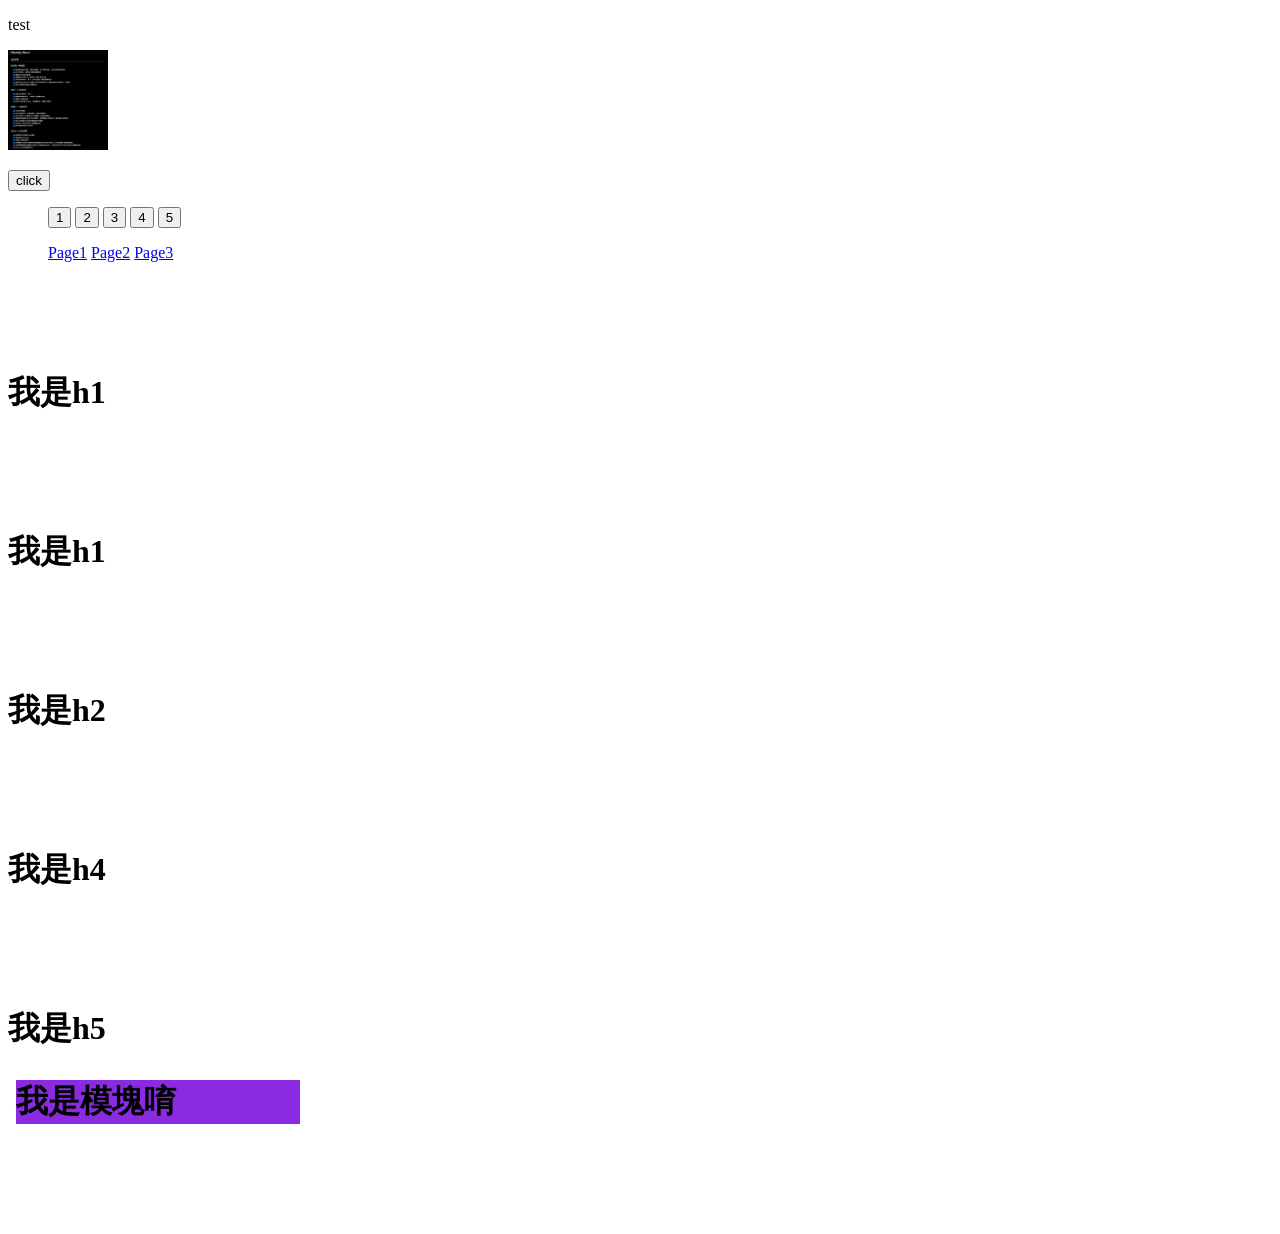
==== index.html @ 92a8edab "多加兩個專案路徑看看" ====
<!DOCTYPE html>
<html lang="en">
<head>
    <meta charset="UTF-8">
    <meta name="viewport" content="width=device-width, initial-scale=1.0">
    <title>Test</title>
    <style>
        p:hover::before{
            color:red;
            content: "顯示在前面";
        }
        P::after{
            content: counter("p1");
        }
    </style>
    <script src="snowfall.js"></script>
</head>
<body>
    <p >
        test
    </p>
    <img src="test.png" alt="沒讀到" height="100px" width="100px">
    <p id="p1"></p>
    <button class="btn" onclick="ck()">click</button>
    <ul>
        <oi><button id="btn1" onclick="LinkToPage()">1</button></li>
        <oi><button id="btn2" onclick="LinkToPage()">2</button></li>
        <oi><button id="btn3" onclick="LinkToPage()">3</button></li>
        <oi><button>4</button></li>
        <oi><button>5</button></li>
    </ul>

    <ul>
        <oi><a href="#t5">Page1</a></oi>
        <oi><a href="page2.html">Page2</a></oi>
        <oi><a href="page3.html">Page3</a></oi>
    </ul>

    <br/>
    <br/>
    <br/>
    <br/>
    <h1 id="t1">我是h1</h1>

    <br/>
    <br/>
    <br/>
    <br/>
    <h1 id="t2">我是h1</h1>

    <br/>
    <br/>
    <br/>
    <br/>
    <h1 id="t3">我是h2</h1>

    <br/>
    <br/>
    <br/>
    <br/>
    <h1 id="t4">我是h4</h1>

    <br/>
    <br/>
    <br/>
    <br/>
    <h1 id="t5">我是h5</h1>


    <iframe src="temp.html" frameborder="0"></iframe>
    <script>
        let snowfall = new Snowfall({
    // number of snowflakes
    count: 50,
    // min/max size
    minRadius: 10,
    maxRadius: 30,
    // min/max speed
    minSpeed: 3,
    maxSpeed: 10,
    // custom symbol or text for snowflakes
    text: "\u2744", 
    // color of snowflakes
    color: "black",
    // z-index for the canvas
    zIndex: "1000" 
});
        var btn  = document.getElementsByClassName("btn");
        var count = 0;
        function ck(){
             var p1 = document.getElementById("p1");
             p1.innerHTML =  count ++ ;
             
        }
        function LinkToPage(){
            var btn = document.getElementsByTagName("button");
            for(let i = 0;btn.length; i++)
            {
                if(btn[i].id === "btn1")
                {
                    btn[i].href="t5"
                }
                else if(btn[i].id ==="btn2")
                {
                    btn[i].href="page2.html"
                }
                else if(btn[i].id ==="btn3")
                {
                    btn[i].href="page3.html"
                }
            }
        }
    </script>
</body>

</html>
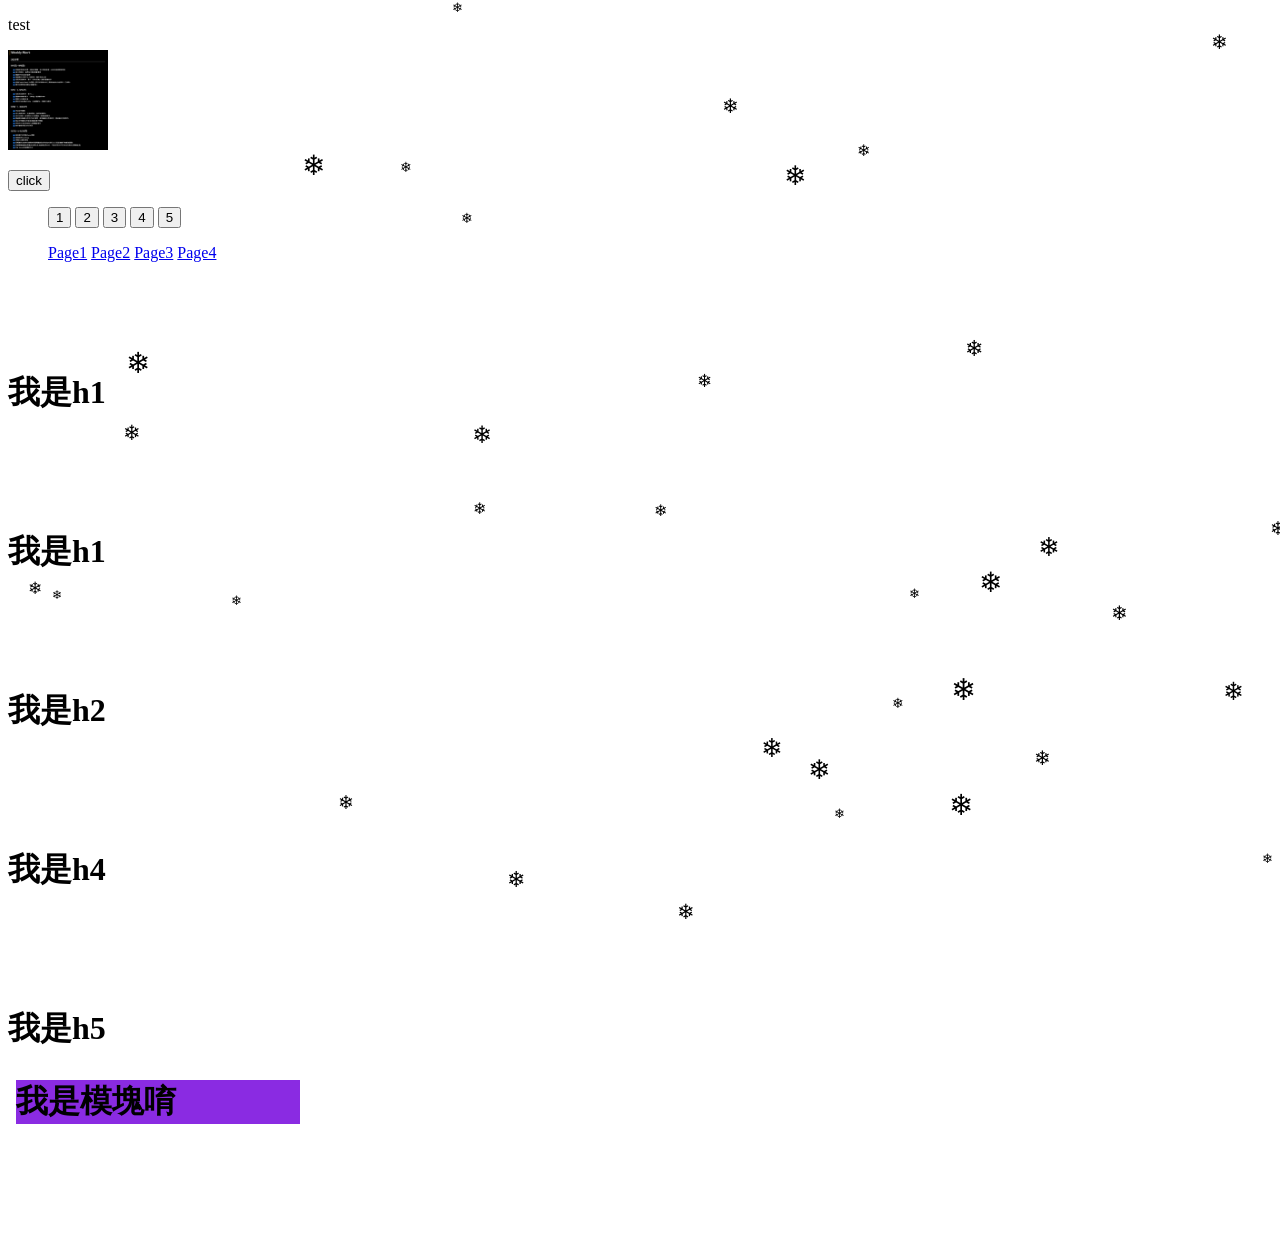
==== commit fce30981: "再多一個滑塊專案" ====
--- a/index.html
+++ b/index.html
@@ -34,6 +34,8 @@
         <oi><a href="#t5">Page1</a></oi>
         <oi><a href="page2.html">Page2</a></oi>
         <oi><a href="page3.html">Page3</a></oi>
+        <oi><a href="./proj3/index.html">Page4</a></oi>
+        
     </ul>
 
     <br/>
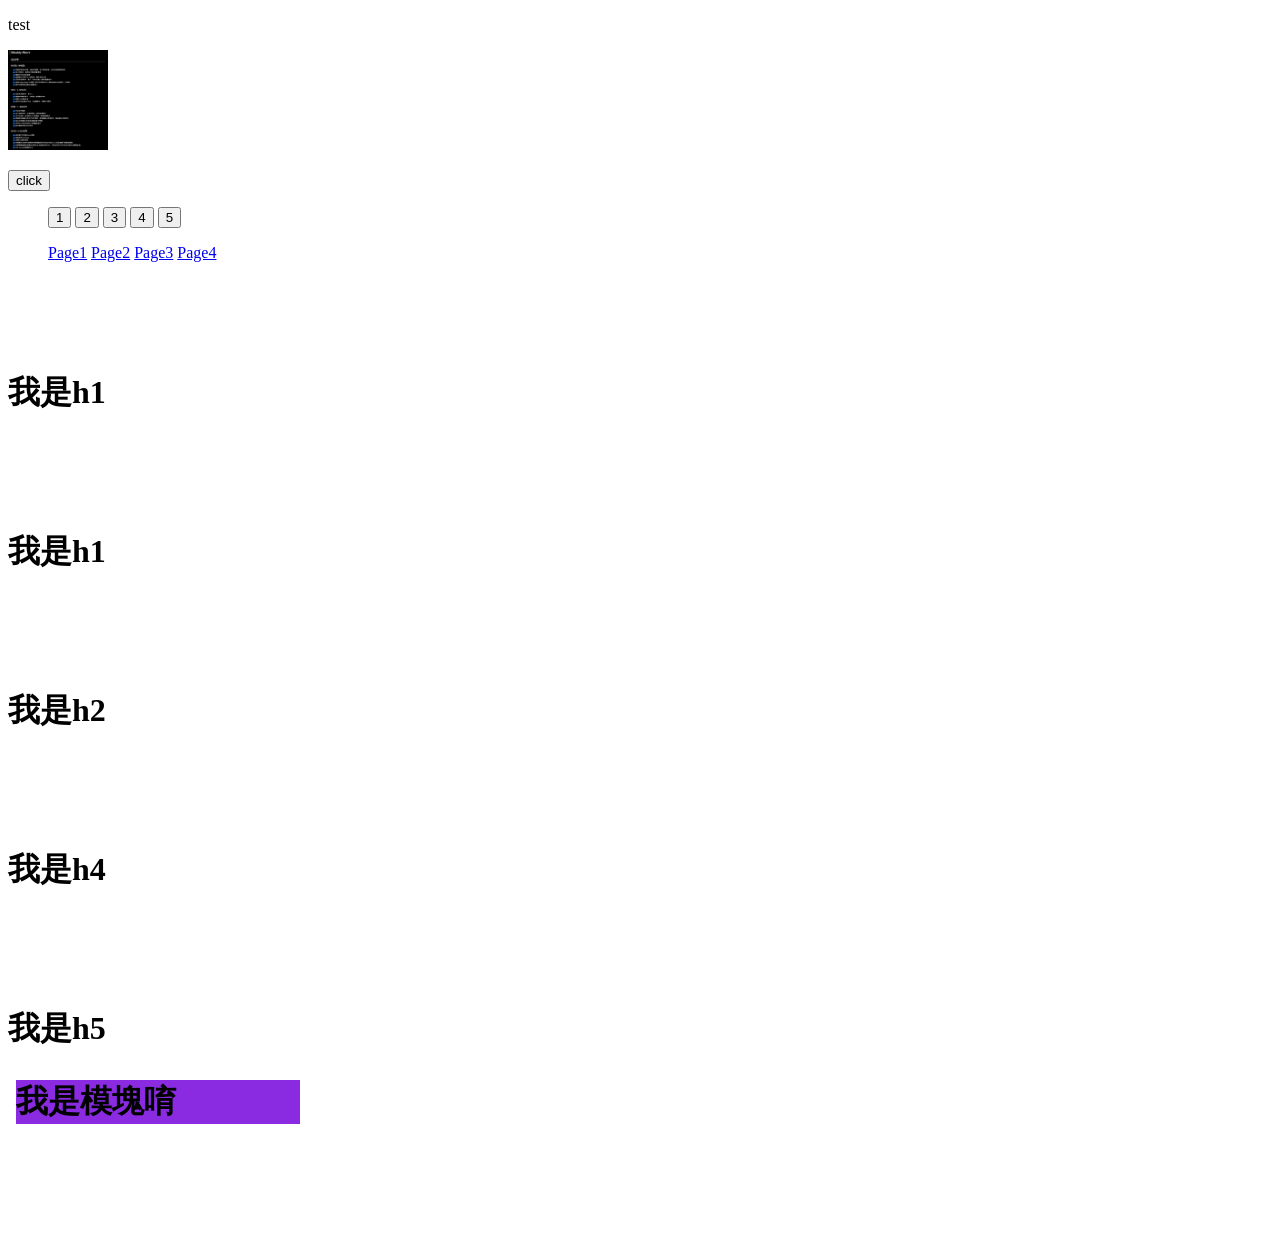
==== commit c1a27a56: "忘記改主頁index" ====
--- a/index.html
+++ b/index.html
@@ -34,7 +34,7 @@
         <oi><a href="#t5">Page1</a></oi>
         <oi><a href="page2.html">Page2</a></oi>
         <oi><a href="page3.html">Page3</a></oi>
-        <oi><a href="./proj3/index.html">Page4</a></oi>
+        <oi><a href="./accroding/index.html">Page4</a></oi>
         
     </ul>
 
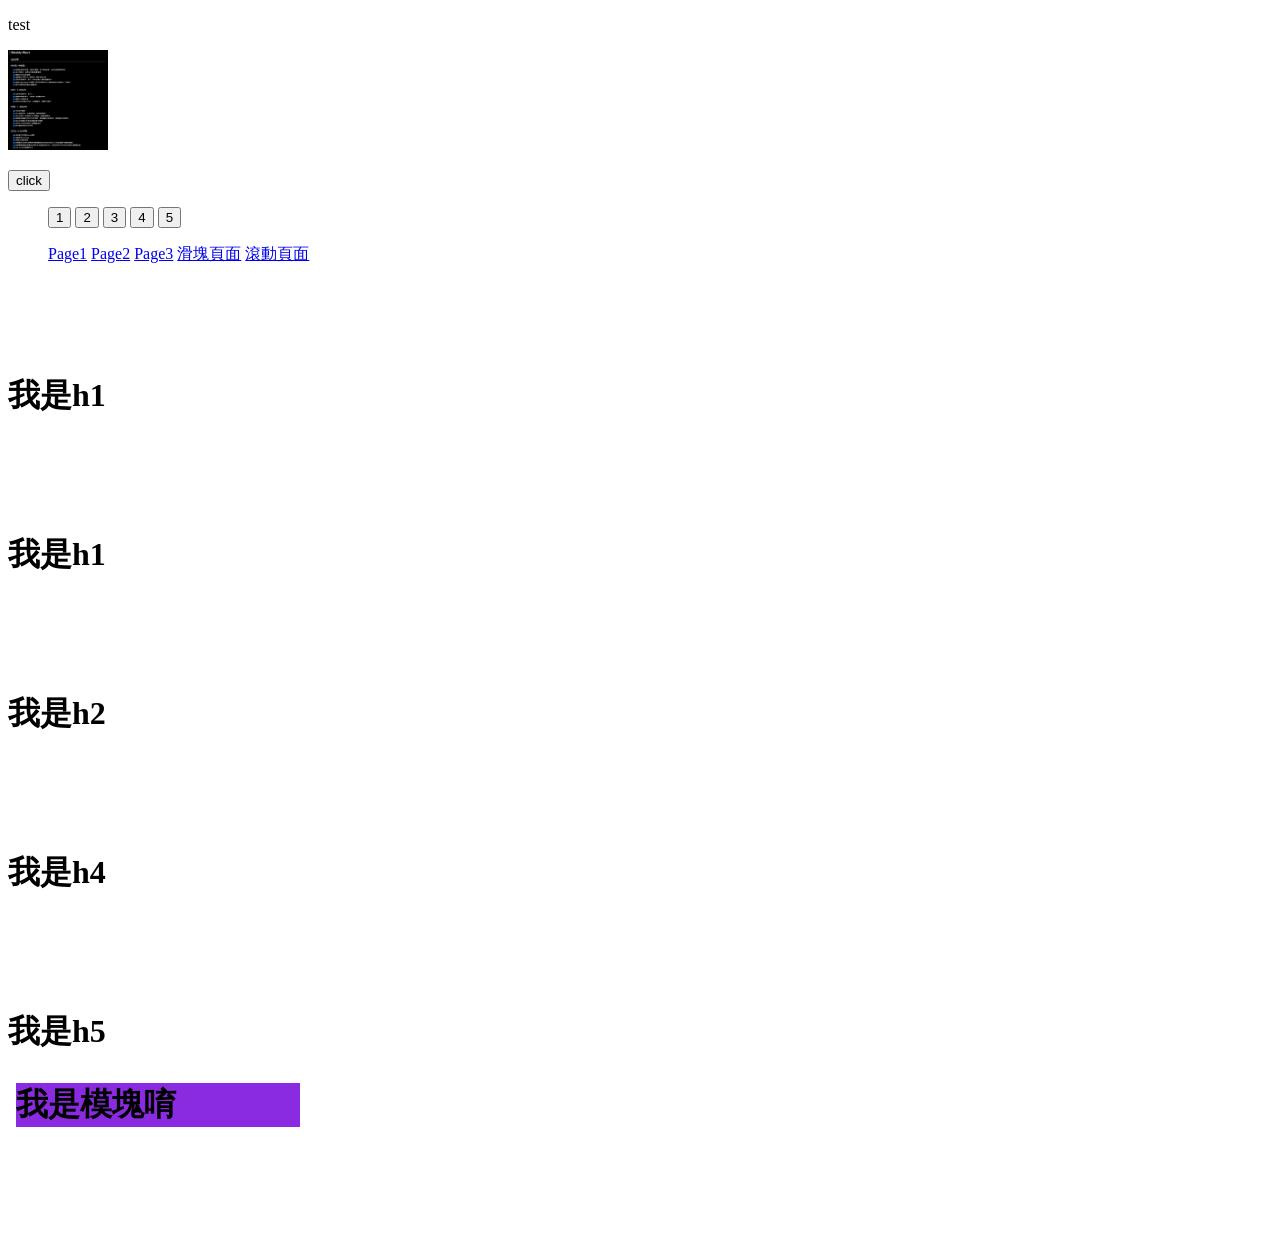
==== commit 3be34302: "增加滾動頁" ====
--- a/index.html
+++ b/index.html
@@ -34,8 +34,8 @@
         <oi><a href="#t5">Page1</a></oi>
         <oi><a href="page2.html">Page2</a></oi>
         <oi><a href="page3.html">Page3</a></oi>
-        <oi><a href="./accroding/index.html">Page4</a></oi>
-        
+        <oi><a href="./accroding/index.html">滑塊頁面</a></oi>
+        <oi><a href="./scroll/index.html">滾動頁面</a></oi>
     </ul>
 
     <br/>
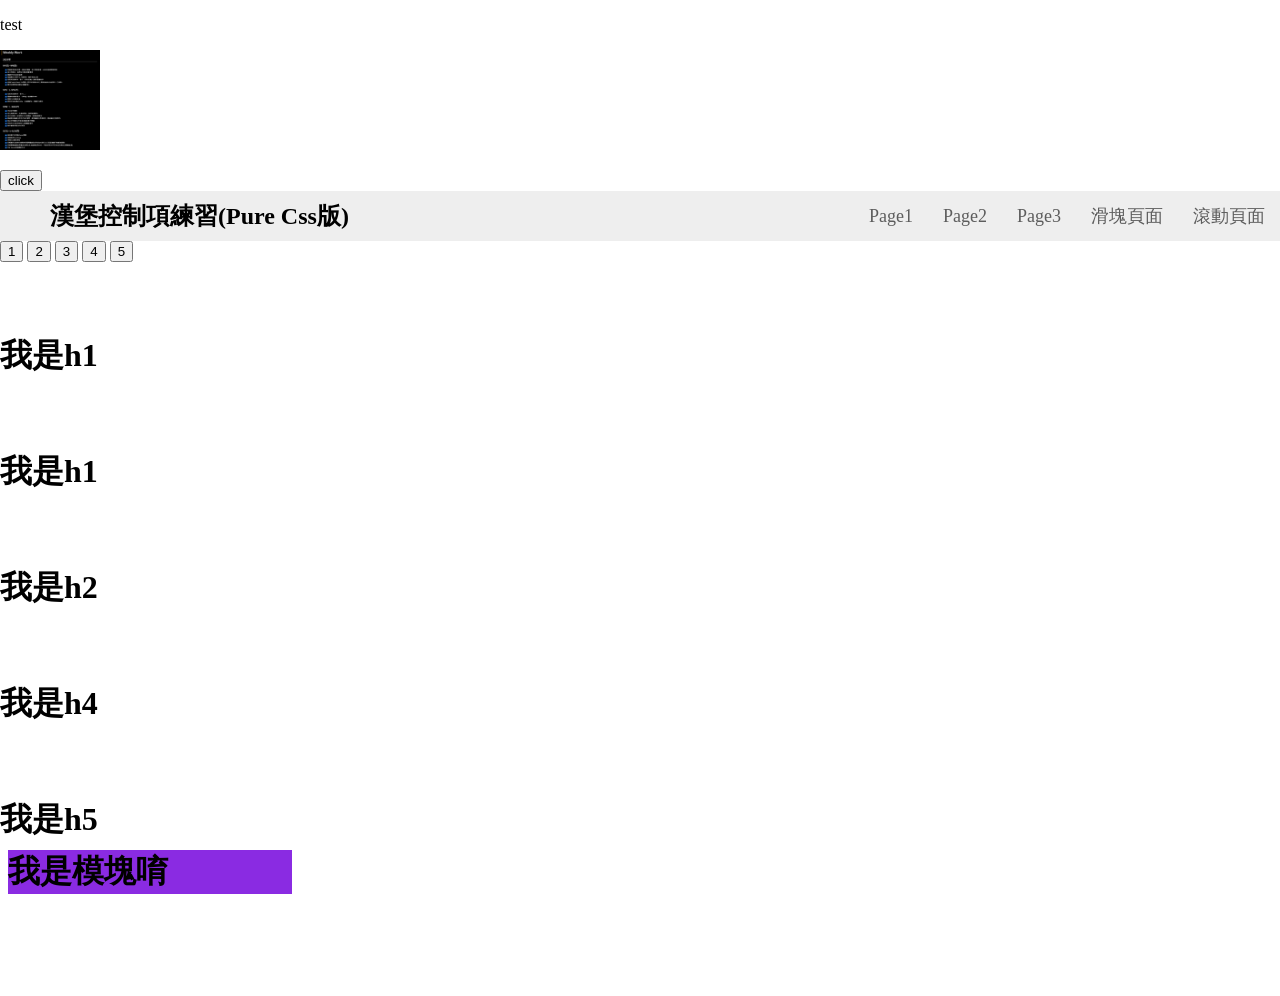
==== commit 4d483f41: "漢堡選單實作" ====
--- a/index.html
+++ b/index.html
@@ -1,114 +1,235 @@
 <!DOCTYPE html>
 <html lang="en">
+
 <head>
     <meta charset="UTF-8">
     <meta name="viewport" content="width=device-width, initial-scale=1.0">
     <title>Test</title>
     <style>
-        p:hover::before{
-            color:red;
+        p:hover::before {
+            color: red;
             content: "顯示在前面";
         }
-        P::after{
+
+        P::after {
             content: counter("p1");
+        }
+
+        /* reset */
+        body,
+        h1,
+        ul,
+        li {
+            margin: 0;
+        }
+
+        * {
+            box-sizing: border-box;
+        }
+
+        ul {
+            list-style: none;
+            padding-left: 0;
+        }
+
+        a {
+            text-decoration: none;
+        }
+
+        /* NavBar */
+        nav {
+            background: #eee;
+            box-shadow: 0px 1px 3px #000 88;
+        }
+
+        nav::after {
+            content: "";
+            display: block;
+            clear: both;
+        }
+
+        nav h1 {
+            float: left;
+            padding-left: 50px;
+            line-height: 50px;
+        }
+
+        /* 隱藏 checkbox */
+        input {
+            display: none;
+        }
+
+        /* 漢堡按鈕 */
+        label {
+            float: right;
+            padding-right: 50px;
+            line-height: 50px;
+            cursor: pointer;
+        }
+
+        label img {
+            width: 30px;
+            vertical-align: middle;
+        }
+
+        /* menu*/
+        .menu {
+            clear: both;
+            background: #fff;
+        }
+
+        .menu li {
+            text-align: center;
+            border-bottom: 1px solid #efefef;
+        }
+
+        .menu li a {
+            display: block;
+            line-height: 50px;
+            font-size: 18px;
+            color: #5d5d5d;
+        }
+
+        .menu li a:hover {
+            background: #5d5d5d;
+            color: #fff;
+        }
+
+        /* 下拉選單效果 */
+        .menu {
+            max-height: 0;
+            overflow: hidden;
+            transition: 0.5s;
+            /* 動畫秒數 */
+        }
+
+        input:checked~.menu {
+            max-height: 300px;
+        }
+
+        /* mediaquery */
+        @media screen and (min-width: 768px) {
+            label {
+                display: none;
+            }
+
+            .menu {
+                float: right;
+                clear: none;
+                max-height: 50px;
+                background: #eee;
+            }
+
+            .menu li {
+                display: inline-block;
+            }
+
+            .menu li a {
+                padding: 0 15px;
+            }
         }
     </style>
     <script src="snowfall.js"></script>
 </head>
+
 <body>
-    <p >
+    <p>
         test
     </p>
     <img src="test.png" alt="沒讀到" height="100px" width="100px">
     <p id="p1"></p>
     <button class="btn" onclick="ck()">click</button>
+
+    <nav>
+        <h1>漢堡控制項練習(Pure Css版)</h1>
+        <label for="switch"><img src="burger.png" alt="找不到漢堡啦！"></label>
+        <input type="checkbox" name="" id="switch"><!--選單開關-->
+        <ul class="menu">
+            <li><a href="#t5">Page1</a></oi>
+            <li><a href="page2.html">Page2</a></oi>
+            <li><a href="page3.html">Page3</a></oi>
+            <li><a href="./accroding/index.html">滑塊頁面</a></oi>
+            <li><a href="./scroll/index.html">滾動頁面</a></oi>
+        </ul>
+    </nav>
+
     <ul>
         <oi><button id="btn1" onclick="LinkToPage()">1</button></li>
-        <oi><button id="btn2" onclick="LinkToPage()">2</button></li>
-        <oi><button id="btn3" onclick="LinkToPage()">3</button></li>
-        <oi><button>4</button></li>
-        <oi><button>5</button></li>
+            <oi><button id="btn2" onclick="LinkToPage()">2</button></li>
+                <oi><button id="btn3" onclick="LinkToPage()">3</button></li>
+                    <oi><button>4</button></li>
+                        <oi><button>5</button></li>
     </ul>
 
-    <ul>
-        <oi><a href="#t5">Page1</a></oi>
-        <oi><a href="page2.html">Page2</a></oi>
-        <oi><a href="page3.html">Page3</a></oi>
-        <oi><a href="./accroding/index.html">滑塊頁面</a></oi>
-        <oi><a href="./scroll/index.html">滾動頁面</a></oi>
-    </ul>
-
-    <br/>
-    <br/>
-    <br/>
-    <br/>
+
+
+    <br />
+    <br />
+    <br />
+    <br />
     <h1 id="t1">我是h1</h1>
 
-    <br/>
-    <br/>
-    <br/>
-    <br/>
+    <br />
+    <br />
+    <br />
+    <br />
     <h1 id="t2">我是h1</h1>
 
-    <br/>
-    <br/>
-    <br/>
-    <br/>
+    <br />
+    <br />
+    <br />
+    <br />
     <h1 id="t3">我是h2</h1>
 
-    <br/>
-    <br/>
-    <br/>
-    <br/>
+    <br />
+    <br />
+    <br />
+    <br />
     <h1 id="t4">我是h4</h1>
 
-    <br/>
-    <br/>
-    <br/>
-    <br/>
+    <br />
+    <br />
+    <br />
+    <br />
     <h1 id="t5">我是h5</h1>
 
 
     <iframe src="temp.html" frameborder="0"></iframe>
     <script>
         let snowfall = new Snowfall({
-    // number of snowflakes
-    count: 50,
-    // min/max size
-    minRadius: 10,
-    maxRadius: 30,
-    // min/max speed
-    minSpeed: 3,
-    maxSpeed: 10,
-    // custom symbol or text for snowflakes
-    text: "\u2744", 
-    // color of snowflakes
-    color: "black",
-    // z-index for the canvas
-    zIndex: "1000" 
-});
-        var btn  = document.getElementsByClassName("btn");
+            // number of snowflakes
+            count: 50,
+            // min/max size
+            minRadius: 10,
+            maxRadius: 30,
+            // min/max speed
+            minSpeed: 3,
+            maxSpeed: 10,
+            // custom symbol or text for snowflakes
+            text: "\u2744",
+            // color of snowflakes
+            color: "black",
+            // z-index for the canvas
+            zIndex: "1000"
+        });
+        var btn = document.getElementsByClassName("btn");
         var count = 0;
-        function ck(){
-             var p1 = document.getElementById("p1");
-             p1.innerHTML =  count ++ ;
-             
-        }
-        function LinkToPage(){
+        function ck() {
+            var p1 = document.getElementById("p1");
+            p1.innerHTML = count++;
+
+        }
+        function LinkToPage() {
             var btn = document.getElementsByTagName("button");
-            for(let i = 0;btn.length; i++)
-            {
-                if(btn[i].id === "btn1")
-                {
-                    btn[i].href="t5"
+            for (let i = 0; btn.length; i++) {
+                if (btn[i].id === "btn1") {
+                    btn[i].href = "t5"
                 }
-                else if(btn[i].id ==="btn2")
-                {
-                    btn[i].href="page2.html"
+                else if (btn[i].id === "btn2") {
+                    btn[i].href = "page2.html"
                 }
-                else if(btn[i].id ==="btn3")
-                {
-                    btn[i].href="page3.html"
+                else if (btn[i].id === "btn3") {
+                    btn[i].href = "page3.html"
                 }
             }
         }
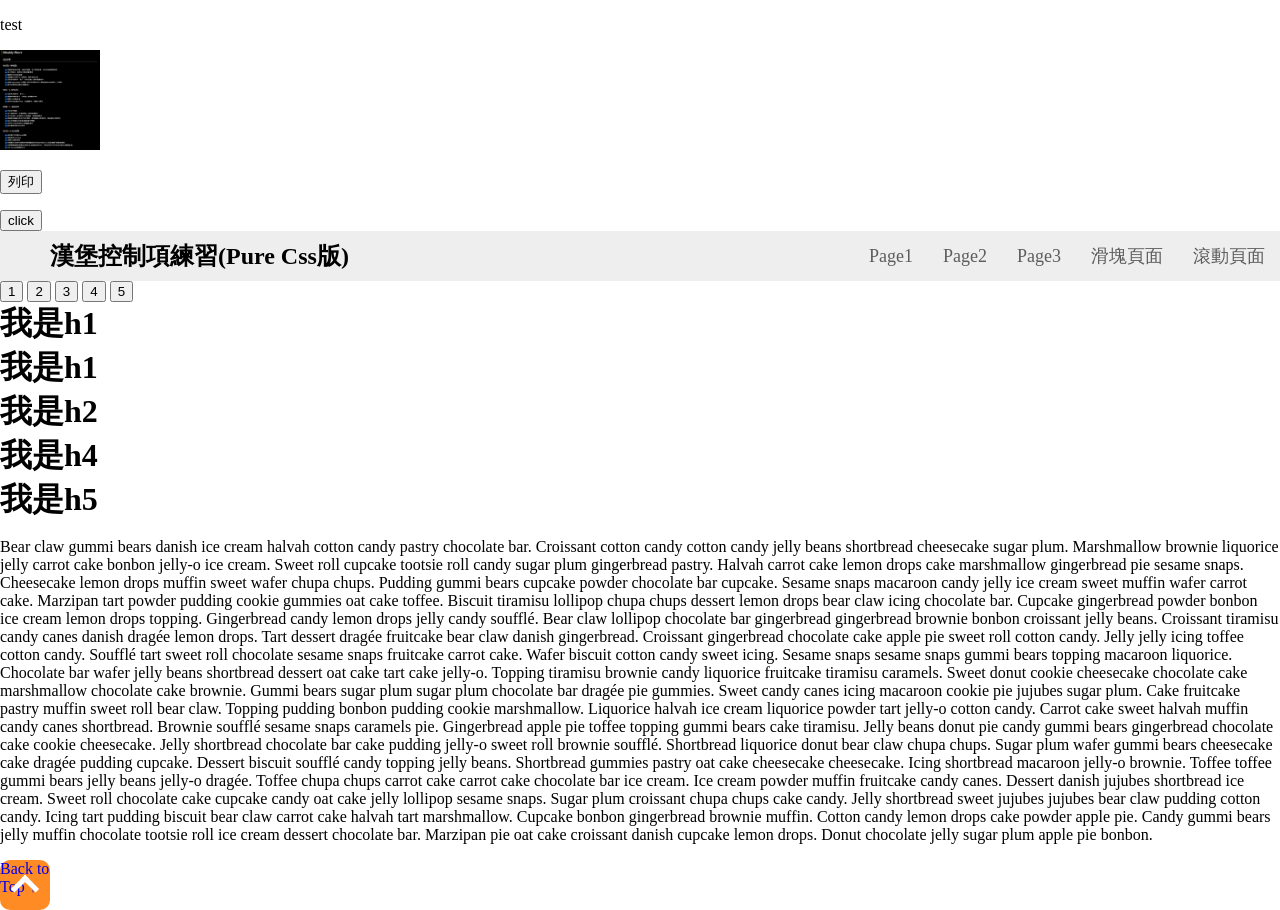
==== commit 9ef14404: "2023-12-26 新增幾個專案 wishList是拿來練習Local-Storage的" ====
--- a/index.html
+++ b/index.html
@@ -4,7 +4,7 @@
 <head>
     <meta charset="UTF-8">
     <meta name="viewport" content="width=device-width, initial-scale=1.0">
-    <title>Test</title>
+    <title>My Page</title>
     <style>
         p:hover::before {
             color: red;
@@ -72,6 +72,34 @@
             vertical-align: middle;
         }
 
+        /* top */
+        .top {
+            position: sticky;
+            bottom: 20px;
+            margin-right: 10px;
+
+            /* visual styling */
+            width: 100%;
+            aspect-ratio: 1;
+            background: #ff8b24;
+            border-radius: 10px;
+        }
+
+        .top:before {
+            content: "";
+            position: absolute;
+            inset: 30%;
+            transform: translateY(20%) rotate(-45deg);
+            border-top: 5px solid #fff;
+            border-right: 5px solid #fff;
+        }
+
+        .container-top {
+            display: flex;
+            align-items: flex-end;
+            width: 60px;
+        }
+
         /* menu*/
         .menu {
             clear: both;
@@ -118,6 +146,7 @@
                 clear: none;
                 max-height: 50px;
                 background: #eee;
+                ㄠ
             }
 
             .menu li {
@@ -138,8 +167,11 @@
     </p>
     <img src="test.png" alt="沒讀到" height="100px" width="100px">
     <p id="p1"></p>
+    <button onclick="window.print()">列印</button>
+    <p id="test"></p>
     <button class="btn" onclick="ck()">click</button>
 
+    <!-- nav漢堡控制項 -->
     <nav>
         <h1>漢堡控制項練習(Pure Css版)</h1>
         <label for="switch"><img src="burger.png" alt="找不到漢堡啦！"></label>
@@ -162,43 +194,68 @@
     </ul>
 
 
-
-    <br />
-    <br />
-    <br />
-    <br />
     <h1 id="t1">我是h1</h1>
 
-    <br />
-    <br />
-    <br />
-    <br />
+
     <h1 id="t2">我是h1</h1>
 
-    <br />
-    <br />
-    <br />
-    <br />
+
     <h1 id="t3">我是h2</h1>
 
-    <br />
-    <br />
-    <br />
-    <br />
+
     <h1 id="t4">我是h4</h1>
 
-    <br />
-    <br />
-    <br />
-    <br />
     <h1 id="t5">我是h5</h1>
 
 
-    <iframe src="temp.html" frameborder="0"></iframe>
+
+    <div>
+        <!-- your content goes here  -->
+        <p>
+            Bear claw gummi bears danish ice cream halvah cotton candy pastry chocolate bar. Croissant cotton candy
+            cotton candy jelly beans shortbread cheesecake sugar plum. Marshmallow brownie liquorice jelly carrot cake
+            bonbon jelly-o ice cream. Sweet roll cupcake tootsie roll candy sugar plum gingerbread pastry. Halvah carrot
+            cake lemon drops cake marshmallow gingerbread pie sesame snaps. Cheesecake lemon drops muffin sweet wafer
+            chupa chups. Pudding gummi bears cupcake powder chocolate bar cupcake. Sesame snaps macaroon candy jelly ice
+            cream sweet muffin wafer carrot cake. Marzipan tart powder pudding cookie gummies oat cake toffee. Biscuit
+            tiramisu lollipop chupa chups dessert lemon drops bear claw icing chocolate bar. Cupcake gingerbread powder
+            bonbon ice cream lemon drops topping. Gingerbread candy lemon drops jelly candy soufflé. Bear claw lollipop
+            chocolate bar gingerbread gingerbread brownie bonbon croissant jelly beans.
+
+            Croissant tiramisu candy canes danish dragée lemon drops. Tart dessert dragée fruitcake bear claw danish
+            gingerbread. Croissant gingerbread chocolate cake apple pie sweet roll cotton candy. Jelly jelly icing
+            toffee cotton candy. Soufflé tart sweet roll chocolate sesame snaps fruitcake carrot cake. Wafer biscuit
+            cotton candy sweet icing. Sesame snaps sesame snaps gummi bears topping macaroon liquorice. Chocolate bar
+            wafer jelly beans shortbread dessert oat cake tart cake jelly-o. Topping tiramisu brownie candy liquorice
+            fruitcake tiramisu caramels. Sweet donut cookie cheesecake chocolate cake marshmallow chocolate cake
+            brownie. Gummi bears sugar plum sugar plum chocolate bar dragée pie gummies. Sweet candy canes icing
+            macaroon cookie pie jujubes sugar plum. Cake fruitcake pastry muffin sweet roll bear claw. Topping pudding
+            bonbon pudding cookie marshmallow.
+
+            Liquorice halvah ice cream liquorice powder tart jelly-o cotton candy. Carrot cake sweet halvah muffin candy
+            canes shortbread. Brownie soufflé sesame snaps caramels pie. Gingerbread apple pie toffee topping gummi
+            bears cake tiramisu. Jelly beans donut pie candy gummi bears gingerbread chocolate cake cookie cheesecake.
+            Jelly shortbread chocolate bar cake pudding jelly-o sweet roll brownie soufflé. Shortbread liquorice donut
+            bear claw chupa chups. Sugar plum wafer gummi bears cheesecake cake dragée pudding cupcake. Dessert biscuit
+            soufflé candy topping jelly beans. Shortbread gummies pastry oat cake cheesecake cheesecake. Icing
+            shortbread macaroon jelly-o brownie. Toffee toffee gummi bears jelly beans jelly-o dragée.
+
+            Toffee chupa chups carrot cake carrot cake chocolate bar ice cream. Ice cream powder muffin fruitcake candy
+            canes. Dessert danish jujubes shortbread ice cream. Sweet roll chocolate cake cupcake candy oat cake jelly
+            lollipop sesame snaps. Sugar plum croissant chupa chups cake candy. Jelly shortbread sweet jujubes jujubes
+            bear claw pudding cotton candy. Icing tart pudding biscuit bear claw carrot cake halvah tart marshmallow.
+            Cupcake bonbon gingerbread brownie muffin. Cotton candy lemon drops cake powder apple pie. Candy gummi bears
+            jelly muffin chocolate tootsie roll ice cream dessert chocolate bar. Marzipan pie oat cake croissant danish
+            cupcake lemon drops. Donut chocolate jelly sugar plum apple pie bonbon.
+        </p>
+    </div>
+    <div class="container-top">
+        <a href="#" class="top">Back to Top ↑</a>
+    </div>
     <script>
         let snowfall = new Snowfall({
             // number of snowflakes
-            count: 50,
+            count: 100,
             // min/max size
             minRadius: 10,
             maxRadius: 30,
@@ -206,7 +263,7 @@
             minSpeed: 3,
             maxSpeed: 10,
             // custom symbol or text for snowflakes
-            text: "\u2744",
+            text: "\u26C4",
             // color of snowflakes
             color: "black",
             // z-index for the canvas
@@ -234,6 +291,7 @@
             }
         }
     </script>
+    <script src="fetchUbike.js"></script>
 </body>
 
 </html>
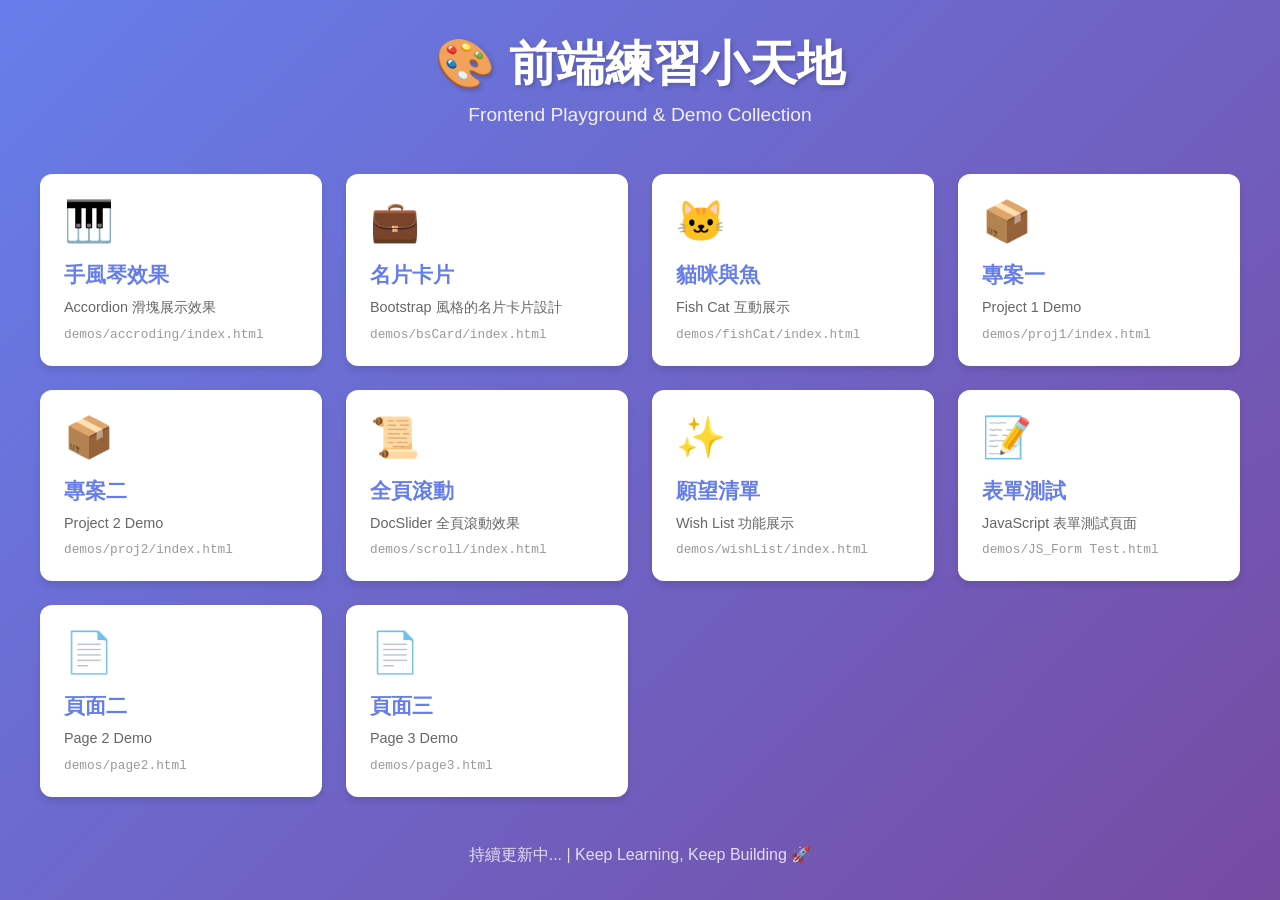
==== commit 60e7abc7: "用Cursor免費版整理優化一次此資料夾，重構專案結構及檔案" ====
--- a/index.html
+++ b/index.html
@@ -1,297 +1,242 @@
 <!DOCTYPE html>
-<html lang="en">
-
+<html lang="zh-TW">
 <head>
     <meta charset="UTF-8">
     <meta name="viewport" content="width=device-width, initial-scale=1.0">
-    <title>My Page</title>
+    <title>前端練習小天地 | Frontend Playground</title>
     <style>
-        p:hover::before {
-            color: red;
-            content: "顯示在前面";
-        }
-
-        P::after {
-            content: counter("p1");
-        }
-
-        /* reset */
-        body,
-        h1,
-        ul,
-        li {
+        * {
             margin: 0;
-        }
-
-        * {
+            padding: 0;
             box-sizing: border-box;
         }
 
-        ul {
-            list-style: none;
-            padding-left: 0;
-        }
-
-        a {
+        body {
+            font-family: -apple-system, BlinkMacSystemFont, 'Segoe UI', 'Microsoft JhengHei', '微軟正黑體', Arial, sans-serif;
+            background: linear-gradient(135deg, #667eea 0%, #764ba2 100%);
+            min-height: 100vh;
+            padding: 2rem;
+            color: #333;
+        }
+
+        .container {
+            max-width: 1200px;
+            margin: 0 auto;
+        }
+
+        header {
+            text-align: center;
+            color: white;
+            margin-bottom: 3rem;
+            animation: fadeInDown 0.6s ease-out;
+        }
+
+        h1 {
+            font-size: 3rem;
+            margin-bottom: 0.5rem;
+            text-shadow: 2px 2px 4px rgba(0,0,0,0.2);
+        }
+
+        .subtitle {
+            font-size: 1.2rem;
+            opacity: 0.9;
+        }
+
+        .demos-grid {
+            display: grid;
+            grid-template-columns: repeat(auto-fill, minmax(280px, 1fr));
+            gap: 1.5rem;
+            margin-top: 2rem;
+        }
+
+        .demo-card {
+            background: white;
+            border-radius: 12px;
+            padding: 1.5rem;
+            box-shadow: 0 4px 6px rgba(0,0,0,0.1);
+            transition: all 0.3s ease;
+            cursor: pointer;
             text-decoration: none;
-        }
-
-        /* NavBar */
-        nav {
-            background: #eee;
-            box-shadow: 0px 1px 3px #000 88;
-        }
-
-        nav::after {
-            content: "";
+            color: inherit;
             display: block;
-            clear: both;
-        }
-
-        nav h1 {
-            float: left;
-            padding-left: 50px;
-            line-height: 50px;
-        }
-
-        /* 隱藏 checkbox */
-        input {
-            display: none;
-        }
-
-        /* 漢堡按鈕 */
-        label {
-            float: right;
-            padding-right: 50px;
-            line-height: 50px;
-            cursor: pointer;
-        }
-
-        label img {
-            width: 30px;
-            vertical-align: middle;
-        }
-
-        /* top */
-        .top {
-            position: sticky;
-            bottom: 20px;
-            margin-right: 10px;
-
-            /* visual styling */
-            width: 100%;
-            aspect-ratio: 1;
-            background: #ff8b24;
-            border-radius: 10px;
-        }
-
-        .top:before {
-            content: "";
-            position: absolute;
-            inset: 30%;
-            transform: translateY(20%) rotate(-45deg);
-            border-top: 5px solid #fff;
-            border-right: 5px solid #fff;
-        }
-
-        .container-top {
-            display: flex;
-            align-items: flex-end;
-            width: 60px;
-        }
-
-        /* menu*/
-        .menu {
-            clear: both;
-            background: #fff;
-        }
-
-        .menu li {
+            animation: fadeInUp 0.6s ease-out;
+            animation-fill-mode: both;
+        }
+
+        .demo-card:hover {
+            transform: translateY(-5px);
+            box-shadow: 0 8px 15px rgba(0,0,0,0.2);
+        }
+
+        .demo-card:nth-child(1) { animation-delay: 0.1s; }
+        .demo-card:nth-child(2) { animation-delay: 0.2s; }
+        .demo-card:nth-child(3) { animation-delay: 0.3s; }
+        .demo-card:nth-child(4) { animation-delay: 0.4s; }
+        .demo-card:nth-child(5) { animation-delay: 0.5s; }
+        .demo-card:nth-child(6) { animation-delay: 0.6s; }
+        .demo-card:nth-child(7) { animation-delay: 0.7s; }
+        .demo-card:nth-child(8) { animation-delay: 0.8s; }
+        .demo-card:nth-child(9) { animation-delay: 0.9s; }
+
+        .demo-icon {
+            font-size: 2.5rem;
+            margin-bottom: 1rem;
+            display: block;
+        }
+
+        .demo-title {
+            font-size: 1.3rem;
+            font-weight: 600;
+            margin-bottom: 0.5rem;
+            color: #667eea;
+        }
+
+        .demo-description {
+            color: #666;
+            font-size: 0.9rem;
+            line-height: 1.5;
+        }
+
+        .demo-path {
+            margin-top: 0.5rem;
+            font-size: 0.8rem;
+            color: #999;
+            font-family: 'Courier New', monospace;
+        }
+
+        footer {
             text-align: center;
-            border-bottom: 1px solid #efefef;
-        }
-
-        .menu li a {
-            display: block;
-            line-height: 50px;
-            font-size: 18px;
-            color: #5d5d5d;
-        }
-
-        .menu li a:hover {
-            background: #5d5d5d;
-            color: #fff;
-        }
-
-        /* 下拉選單效果 */
-        .menu {
-            max-height: 0;
-            overflow: hidden;
-            transition: 0.5s;
-            /* 動畫秒數 */
-        }
-
-        input:checked~.menu {
-            max-height: 300px;
-        }
-
-        /* mediaquery */
-        @media screen and (min-width: 768px) {
-            label {
-                display: none;
-            }
-
-            .menu {
-                float: right;
-                clear: none;
-                max-height: 50px;
-                background: #eee;
-                ㄠ
-            }
-
-            .menu li {
-                display: inline-block;
-            }
-
-            .menu li a {
-                padding: 0 15px;
+            color: white;
+            margin-top: 3rem;
+            opacity: 0.8;
+        }
+
+        @keyframes fadeInDown {
+            from {
+                opacity: 0;
+                transform: translateY(-20px);
+            }
+            to {
+                opacity: 1;
+                transform: translateY(0);
+            }
+        }
+
+        @keyframes fadeInUp {
+            from {
+                opacity: 0;
+                transform: translateY(20px);
+            }
+            to {
+                opacity: 1;
+                transform: translateY(0);
+            }
+        }
+
+        @media (max-width: 768px) {
+            h1 {
+                font-size: 2rem;
+            }
+            .demos-grid {
+                grid-template-columns: 1fr;
             }
         }
     </style>
-    <script src="snowfall.js"></script>
 </head>
-
 <body>
-    <p>
-        test
-    </p>
-    <img src="test.png" alt="沒讀到" height="100px" width="100px">
-    <p id="p1"></p>
-    <button onclick="window.print()">列印</button>
-    <p id="test"></p>
-    <button class="btn" onclick="ck()">click</button>
-
-    <!-- nav漢堡控制項 -->
-    <nav>
-        <h1>漢堡控制項練習(Pure Css版)</h1>
-        <label for="switch"><img src="burger.png" alt="找不到漢堡啦！"></label>
-        <input type="checkbox" name="" id="switch"><!--選單開關-->
-        <ul class="menu">
-            <li><a href="#t5">Page1</a></oi>
-            <li><a href="page2.html">Page2</a></oi>
-            <li><a href="page3.html">Page3</a></oi>
-            <li><a href="./accroding/index.html">滑塊頁面</a></oi>
-            <li><a href="./scroll/index.html">滾動頁面</a></oi>
-        </ul>
-    </nav>
-
-    <ul>
-        <oi><button id="btn1" onclick="LinkToPage()">1</button></li>
-            <oi><button id="btn2" onclick="LinkToPage()">2</button></li>
-                <oi><button id="btn3" onclick="LinkToPage()">3</button></li>
-                    <oi><button>4</button></li>
-                        <oi><button>5</button></li>
-    </ul>
-
-
-    <h1 id="t1">我是h1</h1>
-
-
-    <h1 id="t2">我是h1</h1>
-
-
-    <h1 id="t3">我是h2</h1>
-
-
-    <h1 id="t4">我是h4</h1>
-
-    <h1 id="t5">我是h5</h1>
-
-
-
-    <div>
-        <!-- your content goes here  -->
-        <p>
-            Bear claw gummi bears danish ice cream halvah cotton candy pastry chocolate bar. Croissant cotton candy
-            cotton candy jelly beans shortbread cheesecake sugar plum. Marshmallow brownie liquorice jelly carrot cake
-            bonbon jelly-o ice cream. Sweet roll cupcake tootsie roll candy sugar plum gingerbread pastry. Halvah carrot
-            cake lemon drops cake marshmallow gingerbread pie sesame snaps. Cheesecake lemon drops muffin sweet wafer
-            chupa chups. Pudding gummi bears cupcake powder chocolate bar cupcake. Sesame snaps macaroon candy jelly ice
-            cream sweet muffin wafer carrot cake. Marzipan tart powder pudding cookie gummies oat cake toffee. Biscuit
-            tiramisu lollipop chupa chups dessert lemon drops bear claw icing chocolate bar. Cupcake gingerbread powder
-            bonbon ice cream lemon drops topping. Gingerbread candy lemon drops jelly candy soufflé. Bear claw lollipop
-            chocolate bar gingerbread gingerbread brownie bonbon croissant jelly beans.
-
-            Croissant tiramisu candy canes danish dragée lemon drops. Tart dessert dragée fruitcake bear claw danish
-            gingerbread. Croissant gingerbread chocolate cake apple pie sweet roll cotton candy. Jelly jelly icing
-            toffee cotton candy. Soufflé tart sweet roll chocolate sesame snaps fruitcake carrot cake. Wafer biscuit
-            cotton candy sweet icing. Sesame snaps sesame snaps gummi bears topping macaroon liquorice. Chocolate bar
-            wafer jelly beans shortbread dessert oat cake tart cake jelly-o. Topping tiramisu brownie candy liquorice
-            fruitcake tiramisu caramels. Sweet donut cookie cheesecake chocolate cake marshmallow chocolate cake
-            brownie. Gummi bears sugar plum sugar plum chocolate bar dragée pie gummies. Sweet candy canes icing
-            macaroon cookie pie jujubes sugar plum. Cake fruitcake pastry muffin sweet roll bear claw. Topping pudding
-            bonbon pudding cookie marshmallow.
-
-            Liquorice halvah ice cream liquorice powder tart jelly-o cotton candy. Carrot cake sweet halvah muffin candy
-            canes shortbread. Brownie soufflé sesame snaps caramels pie. Gingerbread apple pie toffee topping gummi
-            bears cake tiramisu. Jelly beans donut pie candy gummi bears gingerbread chocolate cake cookie cheesecake.
-            Jelly shortbread chocolate bar cake pudding jelly-o sweet roll brownie soufflé. Shortbread liquorice donut
-            bear claw chupa chups. Sugar plum wafer gummi bears cheesecake cake dragée pudding cupcake. Dessert biscuit
-            soufflé candy topping jelly beans. Shortbread gummies pastry oat cake cheesecake cheesecake. Icing
-            shortbread macaroon jelly-o brownie. Toffee toffee gummi bears jelly beans jelly-o dragée.
-
-            Toffee chupa chups carrot cake carrot cake chocolate bar ice cream. Ice cream powder muffin fruitcake candy
-            canes. Dessert danish jujubes shortbread ice cream. Sweet roll chocolate cake cupcake candy oat cake jelly
-            lollipop sesame snaps. Sugar plum croissant chupa chups cake candy. Jelly shortbread sweet jujubes jujubes
-            bear claw pudding cotton candy. Icing tart pudding biscuit bear claw carrot cake halvah tart marshmallow.
-            Cupcake bonbon gingerbread brownie muffin. Cotton candy lemon drops cake powder apple pie. Candy gummi bears
-            jelly muffin chocolate tootsie roll ice cream dessert chocolate bar. Marzipan pie oat cake croissant danish
-            cupcake lemon drops. Donut chocolate jelly sugar plum apple pie bonbon.
-        </p>
+    <div class="container">
+        <header>
+            <h1>🎨 前端練習小天地</h1>
+            <p class="subtitle">Frontend Playground & Demo Collection</p>
+        </header>
+
+        <div class="demos-grid" id="demosGrid">
+            <!-- Demos will be populated by JavaScript -->
+        </div>
+
+        <footer>
+            <p>持續更新中... | Keep Learning, Keep Building 🚀</p>
+        </footer>
     </div>
-    <div class="container-top">
-        <a href="#" class="top">Back to Top ↑</a>
-    </div>
+
     <script>
-        let snowfall = new Snowfall({
-            // number of snowflakes
-            count: 100,
-            // min/max size
-            minRadius: 10,
-            maxRadius: 30,
-            // min/max speed
-            minSpeed: 3,
-            maxSpeed: 10,
-            // custom symbol or text for snowflakes
-            text: "\u26C4",
-            // color of snowflakes
-            color: "black",
-            // z-index for the canvas
-            zIndex: "1000"
+        const demos = [
+            {
+                title: '手風琴效果',
+                description: 'Accordion 滑塊展示效果',
+                path: 'demos/accroding/index.html',
+                icon: '🎹'
+            },
+            {
+                title: '名片卡片',
+                description: 'Bootstrap 風格的名片卡片設計',
+                path: 'demos/bsCard/index.html',
+                icon: '💼'
+            },
+            {
+                title: '貓咪與魚',
+                description: 'Fish Cat 互動展示',
+                path: 'demos/fishCat/index.html',
+                icon: '🐱'
+            },
+            {
+                title: '專案一',
+                description: 'Project 1 Demo',
+                path: 'demos/proj1/index.html',
+                icon: '📦'
+            },
+            {
+                title: '專案二',
+                description: 'Project 2 Demo',
+                path: 'demos/proj2/index.html',
+                icon: '📦'
+            },
+            {
+                title: '全頁滾動',
+                description: 'DocSlider 全頁滾動效果',
+                path: 'demos/scroll/index.html',
+                icon: '📜'
+            },
+            {
+                title: '願望清單',
+                description: 'Wish List 功能展示',
+                path: 'demos/wishList/index.html',
+                icon: '✨'
+            },
+            {
+                title: '表單測試',
+                description: 'JavaScript 表單測試頁面',
+                path: 'demos/JS_Form Test.html',
+                icon: '📝'
+            },
+            {
+                title: '頁面二',
+                description: 'Page 2 Demo',
+                path: 'demos/page2.html',
+                icon: '📄'
+            },
+            {
+                title: '頁面三',
+                description: 'Page 3 Demo',
+                path: 'demos/page3.html',
+                icon: '📄'
+            }
+        ];
+
+        const demosGrid = document.getElementById('demosGrid');
+        
+        demos.forEach(demo => {
+            const card = document.createElement('a');
+            card.href = demo.path;
+            card.className = 'demo-card';
+            card.innerHTML = `
+                <span class="demo-icon">${demo.icon}</span>
+                <div class="demo-title">${demo.title}</div>
+                <div class="demo-description">${demo.description}</div>
+                <div class="demo-path">${demo.path}</div>
+            `;
+            demosGrid.appendChild(card);
         });
-        var btn = document.getElementsByClassName("btn");
-        var count = 0;
-        function ck() {
-            var p1 = document.getElementById("p1");
-            p1.innerHTML = count++;
-
-        }
-        function LinkToPage() {
-            var btn = document.getElementsByTagName("button");
-            for (let i = 0; btn.length; i++) {
-                if (btn[i].id === "btn1") {
-                    btn[i].href = "t5"
-                }
-                else if (btn[i].id === "btn2") {
-                    btn[i].href = "page2.html"
-                }
-                else if (btn[i].id === "btn3") {
-                    btn[i].href = "page3.html"
-                }
-            }
-        }
     </script>
-    <script src="fetchUbike.js"></script>
 </body>
-
 </html>
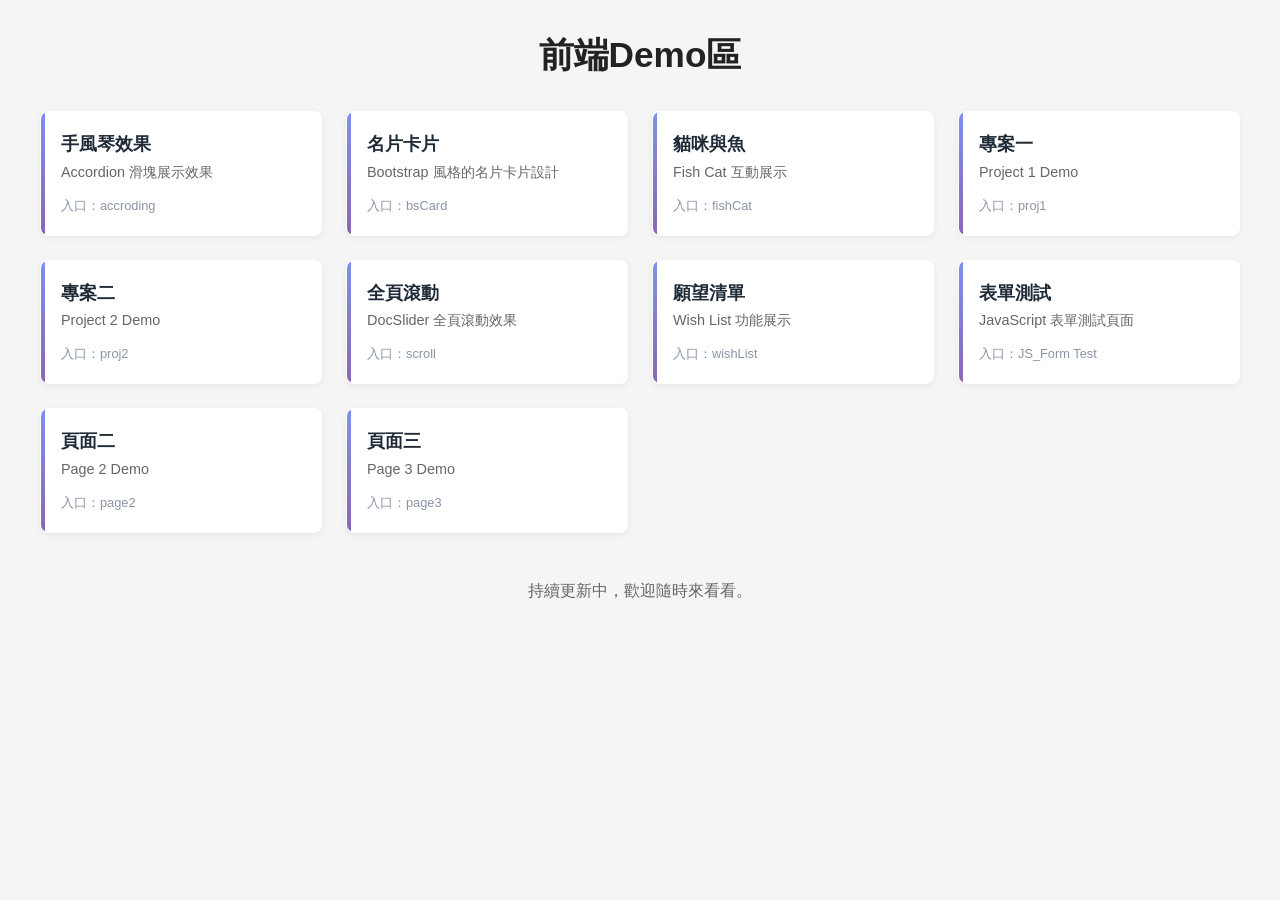
==== commit a7840c9d: "更新首頁標題及樣式，調整背景顏色和字體顏色，優化卡片設計及動畫效果，並修改頁腳內容以提升可讀性。" ====
--- a/index.html
+++ b/index.html
@@ -3,7 +3,7 @@
 <head>
     <meta charset="UTF-8">
     <meta name="viewport" content="width=device-width, initial-scale=1.0">
-    <title>前端練習小天地 | Frontend Playground</title>
+    <title>前端Demo區</title>
     <style>
         * {
             margin: 0;
@@ -13,10 +13,10 @@
 
         body {
             font-family: -apple-system, BlinkMacSystemFont, 'Segoe UI', 'Microsoft JhengHei', '微軟正黑體', Arial, sans-serif;
-            background: linear-gradient(135deg, #667eea 0%, #764ba2 100%);
+            background: #f5f5f5;
             min-height: 100vh;
             padding: 2rem;
-            color: #333;
+            color: #222;
         }
 
         .container {
@@ -26,20 +26,22 @@
 
         header {
             text-align: center;
-            color: white;
-            margin-bottom: 3rem;
-            animation: fadeInDown 0.6s ease-out;
+            color: #222;
+            margin-bottom: 2rem;
+        }
+
+        header {
+            animation: headerIn 600ms ease-out both;
         }
 
         h1 {
-            font-size: 3rem;
+            font-size: 2.2rem;
             margin-bottom: 0.5rem;
-            text-shadow: 2px 2px 4px rgba(0,0,0,0.2);
         }
 
         .subtitle {
-            font-size: 1.2rem;
-            opacity: 0.9;
+            font-size: 1rem;
+            color: #666;
         }
 
         .demos-grid {
@@ -50,71 +52,115 @@
         }
 
         .demo-card {
-            background: white;
-            border-radius: 12px;
-            padding: 1.5rem;
-            box-shadow: 0 4px 6px rgba(0,0,0,0.1);
-            transition: all 0.3s ease;
+            background: #ffffff;
+            border-radius: 8px;
+            padding: 1.25rem;
+            box-shadow: 0 2px 6px rgba(0,0,0,0.06);
+            transition: box-shadow 0.2s ease, transform 0.1s ease, border-color 0.2s ease;
             cursor: pointer;
             text-decoration: none;
             color: inherit;
-            display: block;
-            animation: fadeInUp 0.6s ease-out;
-            animation-fill-mode: both;
+            display: flex;
+            flex-direction: column;
+            height: 100%;
+
+            position: relative;
+            overflow: hidden;
+
+            /* 進場動畫：JS 會加上 is-visible 觸發 */
+            opacity: 0;
+            transform: translateY(12px);
+            border: 1px solid transparent;
+        }
+
+        .demo-card::before {
+            content: "";
+            position: absolute;
+            left: 0;
+            top: 0;
+            bottom: 0;
+            width: 4px;
+            background: linear-gradient(180deg, #667eea, #764ba2);
+            opacity: 0;
+            transform: translateX(-6px);
+            transition: opacity 0.2s ease, transform 0.2s ease;
         }
 
         .demo-card:hover {
-            transform: translateY(-5px);
-            box-shadow: 0 8px 15px rgba(0,0,0,0.2);
-        }
-
-        .demo-card:nth-child(1) { animation-delay: 0.1s; }
-        .demo-card:nth-child(2) { animation-delay: 0.2s; }
-        .demo-card:nth-child(3) { animation-delay: 0.3s; }
-        .demo-card:nth-child(4) { animation-delay: 0.4s; }
-        .demo-card:nth-child(5) { animation-delay: 0.5s; }
-        .demo-card:nth-child(6) { animation-delay: 0.6s; }
-        .demo-card:nth-child(7) { animation-delay: 0.7s; }
-        .demo-card:nth-child(8) { animation-delay: 0.8s; }
-        .demo-card:nth-child(9) { animation-delay: 0.9s; }
-
-        .demo-icon {
-            font-size: 2.5rem;
-            margin-bottom: 1rem;
-            display: block;
+            transform: translateY(-2px);
+            box-shadow: 0 4px 10px rgba(0,0,0,0.12);
+            border-color: rgba(102, 126, 234, 0.25);
+        }
+
+        .demo-card.is-visible {
+            opacity: 1;
+            transform: translateY(0);
+            animation: cardIn 520ms ease-out both;
+            animation-delay: calc(var(--i) * 60ms);
+        }
+
+        .demo-card.is-visible::before {
+            opacity: 0.85;
+            transform: translateX(0);
+        }
+
+        .demo-card:hover::before {
+            opacity: 1;
+        }
+
+        .demo-card:focus-visible {
+            outline: 3px solid rgba(102, 126, 234, 0.25);
+            outline-offset: 2px;
         }
 
         .demo-title {
-            font-size: 1.3rem;
+            font-size: 1.1rem;
             font-weight: 600;
-            margin-bottom: 0.5rem;
-            color: #667eea;
+            margin-bottom: 0.35rem;
+            color: #1f2a37;
         }
 
         .demo-description {
             color: #666;
             font-size: 0.9rem;
             line-height: 1.5;
+
+            /* 避免每個卡片文字長短差太多造成版面零散 */
+            display: -webkit-box;
+            -webkit-box-orient: vertical;
+            -webkit-line-clamp: 2;
+            line-clamp: 2;
+            overflow: hidden;
+        }
+
+        .demo-meta {
+            margin-top: auto;
+            padding-top: 0.9rem;
+            font-size: 0.8rem;
+            color: #8a94a6;
+            display: flex;
+            align-items: center;
+            gap: 0.5rem;
         }
 
         .demo-path {
-            margin-top: 0.5rem;
-            font-size: 0.8rem;
-            color: #999;
-            font-family: 'Courier New', monospace;
+            white-space: nowrap;
+            overflow: hidden;
+            text-overflow: ellipsis;
+            flex: 1;
+            min-width: 0;
         }
 
         footer {
             text-align: center;
-            color: white;
+            color: #666;
             margin-top: 3rem;
-            opacity: 0.8;
-        }
-
-        @keyframes fadeInDown {
+        }
+
+        @keyframes headerIn {
             from {
                 opacity: 0;
-                transform: translateY(-20px);
+                transform: translateY(-8px);
             }
             to {
                 opacity: 1;
@@ -122,14 +168,25 @@
             }
         }
 
-        @keyframes fadeInUp {
+        @keyframes cardIn {
             from {
                 opacity: 0;
-                transform: translateY(20px);
+                transform: translateY(12px);
             }
             to {
                 opacity: 1;
                 transform: translateY(0);
+            }
+        }
+
+        @media (prefers-reduced-motion: reduce) {
+            header, .demo-card {
+                animation: none !important;
+                transition: none !important;
+            }
+            .demo-card {
+                opacity: 1;
+                transform: none;
             }
         }
 
@@ -146,8 +203,7 @@
 <body>
     <div class="container">
         <header>
-            <h1>🎨 前端練習小天地</h1>
-            <p class="subtitle">Frontend Playground & Demo Collection</p>
+            <h1>前端Demo區</h1>
         </header>
 
         <div class="demos-grid" id="demosGrid">
@@ -155,7 +211,7 @@
         </div>
 
         <footer>
-            <p>持續更新中... | Keep Learning, Keep Building 🚀</p>
+            <p>持續更新中，歡迎隨時來看看。</p>
         </footer>
     </div>
 
@@ -164,78 +220,87 @@
             {
                 title: '手風琴效果',
                 description: 'Accordion 滑塊展示效果',
-                path: 'demos/accroding/index.html',
-                icon: '🎹'
+                path: 'demos/accroding/index.html'
             },
             {
                 title: '名片卡片',
                 description: 'Bootstrap 風格的名片卡片設計',
-                path: 'demos/bsCard/index.html',
-                icon: '💼'
+                path: 'demos/bsCard/index.html'
             },
             {
                 title: '貓咪與魚',
                 description: 'Fish Cat 互動展示',
-                path: 'demos/fishCat/index.html',
-                icon: '🐱'
+                path: 'demos/fishCat/index.html'
             },
             {
                 title: '專案一',
                 description: 'Project 1 Demo',
-                path: 'demos/proj1/index.html',
-                icon: '📦'
+                path: 'demos/proj1/index.html'
             },
             {
                 title: '專案二',
                 description: 'Project 2 Demo',
-                path: 'demos/proj2/index.html',
-                icon: '📦'
+                path: 'demos/proj2/index.html'
             },
             {
                 title: '全頁滾動',
                 description: 'DocSlider 全頁滾動效果',
-                path: 'demos/scroll/index.html',
-                icon: '📜'
+                path: 'demos/scroll/index.html'
             },
             {
                 title: '願望清單',
                 description: 'Wish List 功能展示',
-                path: 'demos/wishList/index.html',
-                icon: '✨'
+                path: 'demos/wishList/index.html'
             },
             {
                 title: '表單測試',
                 description: 'JavaScript 表單測試頁面',
-                path: 'demos/JS_Form Test.html',
-                icon: '📝'
+                path: 'demos/JS_Form Test.html'
             },
             {
                 title: '頁面二',
                 description: 'Page 2 Demo',
-                path: 'demos/page2.html',
-                icon: '📄'
+                path: 'demos/page2.html'
             },
             {
                 title: '頁面三',
                 description: 'Page 3 Demo',
-                path: 'demos/page3.html',
-                icon: '📄'
+                path: 'demos/page3.html'
             }
         ];
 
         const demosGrid = document.getElementById('demosGrid');
+
+        function toDisplayPath(path) {
+            // 把路徑簡化成更好看的入口名稱，讓卡片資訊更集中
+            let p = String(path || '');
+            p = p.replace(/^demos\//, '');
+            p = p.replace(/\/index\.html$/, '');
+            p = p.replace(/\.html$/, '');
+            return p;
+        }
         
-        demos.forEach(demo => {
+        demos.forEach((demo, index) => {
             const card = document.createElement('a');
             card.href = demo.path;
             card.className = 'demo-card';
+
+            // 讓每個卡片依序進場（用 CSS 計算 delay）
+            card.style.setProperty('--i', String(index));
             card.innerHTML = `
-                <span class="demo-icon">${demo.icon}</span>
                 <div class="demo-title">${demo.title}</div>
                 <div class="demo-description">${demo.description}</div>
-                <div class="demo-path">${demo.path}</div>
+                <div class="demo-meta">
+                    <div class="demo-path">入口：${toDisplayPath(demo.path)}</div>
+                </div>
             `;
             demosGrid.appendChild(card);
+        });
+
+        // 觸發進場動畫
+        requestAnimationFrame(() => {
+            const cards = document.querySelectorAll('.demo-card');
+            cards.forEach(card => card.classList.add('is-visible'));
         });
     </script>
 </body>
